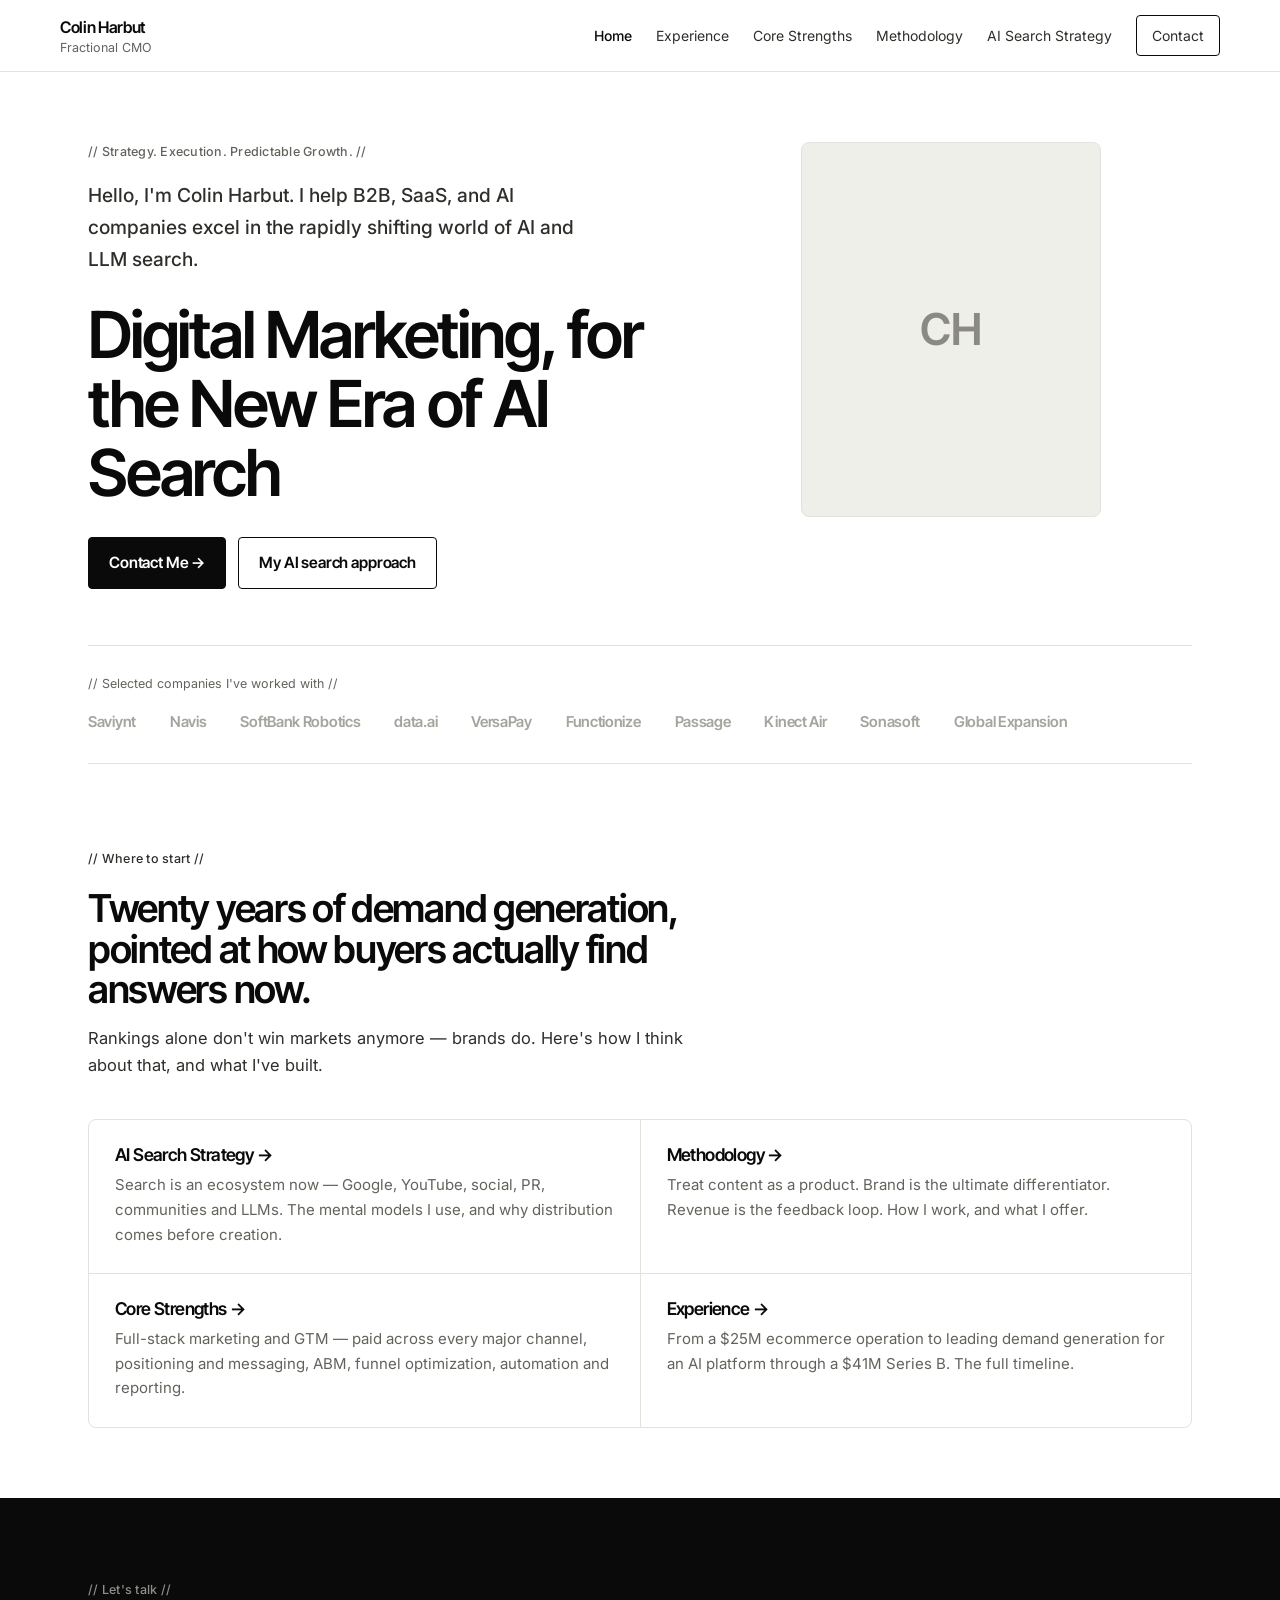
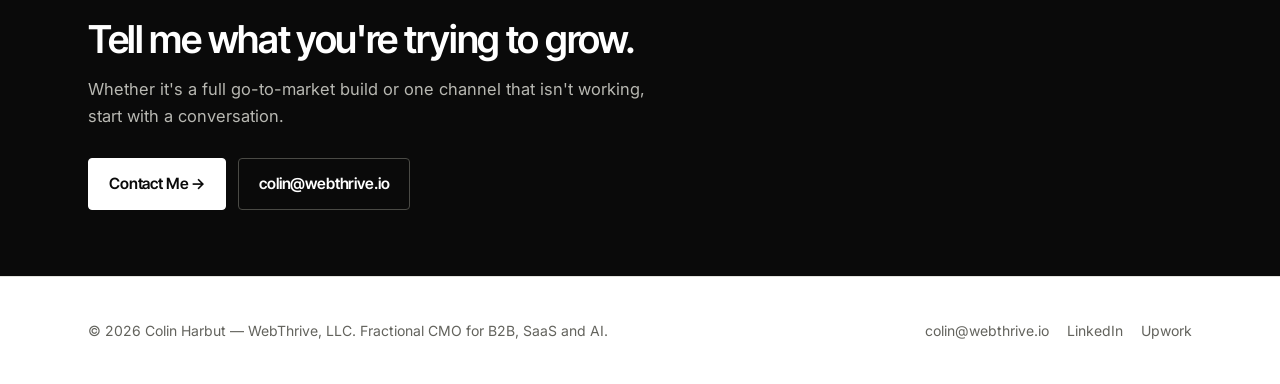
==== index.html @ be4a213e "Rebuild full site as static HTML Migrates the portfolio off Figma Sites into this repo so the site i" ====
<!DOCTYPE html>
<html lang="en">
<head>
<meta charset="utf-8">
<meta name="viewport" content="width=device-width, initial-scale=1">
<title>Colin Harbut — Fractional CMO | Digital Marketing for the New Era of AI Search</title>
<meta name="description" content="I help B2B, SaaS and AI companies excel in the rapidly shifting world of AI and LLM search. Fractional CMO with 20+ years in demand generation, go-to-market strategy and growth operations.">
<meta name="robots" content="noindex,nofollow">
<meta name="googlebot" content="noindex,nofollow">
<link rel="canonical" href="https://www.webthrive.io/">
<meta property="og:type" content="website">
<meta property="og:url" content="https://www.webthrive.io/">
<meta property="og:title" content="Colin Harbut — Fractional CMO">
<meta property="og:description" content="Digital marketing for the new era of AI search. B2B, SaaS and AI companies.">
<meta property="og:site_name" content="Colin Harbut">
<meta name="twitter:card" content="summary_large_image">
<link rel="preconnect" href="https://fonts.googleapis.com">
<link rel="preconnect" href="https://fonts.gstatic.com" crossorigin>
<link href="https://fonts.googleapis.com/css2?family=Inter+Tight:wght@500;600;700&family=Inter:wght@400;500;600&display=swap" rel="stylesheet">
<link rel="stylesheet" href="/assets/site.css">
</head>
<body>
<a class="skip" href="#main">Skip to content</a>

<header class="site-header">
  <div class="wrap header-inner">
    <a class="brand" href="/"><strong>Colin Harbut</strong><span>Fractional CMO</span></a>
    <button class="menu-btn" aria-label="Toggle menu" aria-expanded="false" aria-controls="site-nav">☰</button>
    <nav class="site-nav" id="site-nav" aria-label="Primary">
      <a href="/" aria-current="page">Home</a>
      <a href="/professional-experience">Experience</a>
      <a href="/core-strengths">Core Strengths</a>
      <a href="/methodology">Methodology</a>
      <a href="/ai-search">AI Search Strategy</a>
      <a class="nav-cta" href="/contact">Contact</a>
    </nav>
  </div>
</header>

<main id="main">

<div class="hero">
  <div class="wrap hero-grid">
    <div>
      <p class="eyebrow">// Strategy. Execution. Predictable Growth. //</p>
      <p class="intro">Hello, I'm Colin Harbut. I help B2B, SaaS, and AI companies excel in the rapidly shifting world of AI and LLM search.</p>
      <h1>Digital Marketing, for the New Era of AI Search</h1>
      <div class="actions">
        <a class="btn btn-solid" href="/contact">Contact Me →</a>
        <a class="btn" href="/ai-search">My AI search approach</a>
      </div>
    </div>
    <div>
      <img class="portrait" src="/images/colin-harbut.jpg" alt="Colin Harbut" width="300" height="375"
           onerror="this.style.display='none';document.getElementById('portrait-fb').style.display='grid';">
      <div class="portrait-fb" id="portrait-fb" aria-hidden="true">CH</div>
    </div>
  </div>
</div>

<div class="wrap">
  <div class="logos">
    <p>// Selected companies I've worked with //</p>
    <div class="logo-row">
      <span>Saviynt</span><span>Navis</span><span>SoftBank Robotics</span><span>data.ai</span>
      <span>VersaPay</span><span>Functionize</span><span>Passage</span><span>Kinect Air</span>
      <span>Sonasoft</span><span>Global Expansion</span>
    </div>
  </div>
</div>

<section>
  <div class="wrap">
    <div class="section-head">
      <p class="eyebrow">// Where to start //</p>
      <h2>Twenty years of demand generation, pointed at how buyers actually find answers now.</h2>
      <p>Rankings alone don't win markets anymore — brands do. Here's how I think about that, and what I've built.</p>
    </div>
    <div class="cards">
      <div>
        <h3><a href="/ai-search" style="text-decoration:none">AI Search Strategy →</a></h3>
        <p>Search is an ecosystem now — Google, YouTube, social, PR, communities and LLMs. The mental models I use, and why distribution comes before creation.</p>
      </div>
      <div>
        <h3><a href="/methodology" style="text-decoration:none">Methodology →</a></h3>
        <p>Treat content as a product. Brand is the ultimate differentiator. Revenue is the feedback loop. How I work, and what I offer.</p>
      </div>
      <div>
        <h3><a href="/core-strengths" style="text-decoration:none">Core Strengths →</a></h3>
        <p>Full-stack marketing and GTM — paid across every major channel, positioning and messaging, ABM, funnel optimization, automation and reporting.</p>
      </div>
      <div>
        <h3><a href="/professional-experience" style="text-decoration:none">Experience →</a></h3>
        <p>From a $25M ecommerce operation to leading demand generation for an AI platform through a $41M Series B. The full timeline.</p>
      </div>
    </div>
  </div>
</section>

<div class="cta">
  <div class="wrap">
    <p class="eyebrow" style="color:#8f8f88">// Let's talk //</p>
    <h2>Tell me what you're trying to grow.</h2>
    <p>Whether it's a full go-to-market build or one channel that isn't working, start with a conversation.</p>
    <div class="actions">
      <a class="btn btn-solid" href="/contact">Contact Me →</a>
      <a class="btn" href="mailto:colin@webthrive.io">colin@webthrive.io</a>
    </div>
  </div>
</div>

</main>

<footer>
  <div class="wrap footer-inner">
    <p>© <span id="year">2026</span> Colin Harbut — WebThrive, LLC. Fractional CMO for B2B, SaaS and AI.</p>
    <p class="footer-links">
      <a href="mailto:colin@webthrive.io">colin@webthrive.io</a>
      <a href="https://www.linkedin.com/in/colin-harbut-52719112/" rel="noopener">LinkedIn</a>
      <a href="https://www.upwork.com/freelancers/colinwt" rel="noopener">Upwork</a>
    </p>
  </div>
</footer>

<script src="/assets/site.js"></script>
<script>document.getElementById('year').textContent=new Date().getFullYear();</script>
</body>
</html>
---- assets/site.css ----
/* ==========================================================================
   Colin Harbut — webthrive.io
   Shared stylesheet. Light brand: white ground, tight black display type,
   "// label //" eyebrows, hairline-outline buttons.
   ========================================================================== */

:root{
  --bg:#ffffff;
  --surface:#f7f7f4;
  --surface-2:#efefea;
  --ink:#0a0a0a;
  --ink-2:#2e2e2b;
  --muted:#63635d;
  --muted-2:#8a8a83;
  --line:#e3e3de;
  --line-strong:#c9c9c2;
  --accent:#0f766e;
  --maxw:1160px;
  --display:"Inter Tight",-apple-system,BlinkMacSystemFont,"Segoe UI",Roboto,Helvetica,Arial,sans-serif;
  --body:"Inter",-apple-system,BlinkMacSystemFont,"Segoe UI",Roboto,Helvetica,Arial,sans-serif;
}
*{box-sizing:border-box}
html{-webkit-text-size-adjust:100%;scroll-behavior:smooth}
body{
  margin:0;background:var(--bg);color:var(--ink);
  font-family:var(--body);font-size:16.5px;line-height:1.65;
  -webkit-font-smoothing:antialiased;
}
img{max-width:100%;height:auto;display:block}
a{color:inherit}
h1,h2,h3,h4{font-family:var(--display);letter-spacing:-0.034em;line-height:1.06;margin:0;font-weight:600}
p{margin:0}
.wrap{max-width:var(--maxw);margin:0 auto;padding:0 28px}
.skip{position:absolute;left:-9999px;background:var(--ink);color:#fff;padding:10px 16px;z-index:99}
.skip:focus{left:12px;top:12px}
.vh{position:absolute;width:1px;height:1px;margin:-1px;overflow:hidden;clip:rect(0 0 0 0);white-space:nowrap}

/* ---------- eyebrow ---------- */
.eyebrow{font-size:12.5px;font-weight:500;letter-spacing:0.02em;color:var(--muted);margin:0 0 18px}
.num{font-family:var(--display);font-size:12.5px;font-weight:600;letter-spacing:0.06em;color:var(--muted-2)}

/* ---------- header ---------- */
.site-header{
  position:sticky;top:0;z-index:60;background:rgba(255,255,255,.94);
  backdrop-filter:saturate(180%) blur(12px);border-bottom:1px solid var(--line);
}
.header-inner{display:flex;align-items:center;justify-content:space-between;gap:24px;padding:14px 0}
.brand{text-decoration:none;display:block}
.brand strong{font-family:var(--display);font-size:16px;font-weight:600;letter-spacing:-.02em;display:block}
.brand span{font-size:12.5px;color:var(--muted);display:block;line-height:1.3}
.site-nav{display:flex;align-items:center;gap:24px}
.site-nav a{font-size:14px;color:var(--ink-2);text-decoration:none;white-space:nowrap}
.site-nav a:hover{color:var(--ink)}
.site-nav a[aria-current=page]{color:var(--ink);font-weight:500}
.nav-cta{
  border:1px solid var(--ink);border-radius:4px;padding:8px 15px;
  text-decoration:none;font-size:14px;white-space:nowrap;
}
.nav-cta:hover{background:var(--ink);color:#fff}
.menu-btn{display:none;background:none;border:1px solid var(--line-strong);border-radius:4px;
  padding:7px 11px;font-size:15px;cursor:pointer;line-height:1}
@media(max-width:900px){
  .site-nav{display:none}
  .site-nav.open{
    display:flex;flex-direction:column;align-items:flex-start;gap:0;
    position:absolute;top:100%;left:0;right:0;background:#fff;
    border-bottom:1px solid var(--line);padding:8px 28px 18px;
  }
  .site-nav.open a{padding:11px 0;width:100%;border-top:1px solid var(--line)}
  .site-nav.open .nav-cta{border:1px solid var(--ink);width:auto;padding:9px 16px;margin-top:12px}
  .menu-btn{display:block}
  .header-inner{position:relative}
}

/* ---------- page head ---------- */
.page-head{padding:64px 0 40px;border-bottom:1px solid var(--line)}
.page-head h1{font-size:clamp(2.3rem,5vw,3.6rem)}
.page-head .lede{font-size:clamp(1.02rem,1.4vw,1.18rem);color:var(--ink-2);margin-top:22px;max-width:62ch}
.page-head .lede + .lede{margin-top:14px}

/* ---------- hero (home) ---------- */
.hero{padding:70px 0 56px}
.hero-grid{display:grid;grid-template-columns:minmax(0,1.25fr) minmax(0,.75fr);gap:60px;align-items:start}
.hero h1{font-size:clamp(2.5rem,5.4vw,4.05rem)}
.hero .intro{font-size:clamp(1.05rem,1.5vw,1.28rem);color:var(--ink-2);margin-bottom:26px;max-width:44ch;font-weight:500}
.portrait{width:100%;max-width:300px;border-radius:8px;background:var(--surface-2)}
.portrait-fb{
  width:100%;max-width:300px;aspect-ratio:4/5;border-radius:8px;background:var(--surface-2);
  border:1px solid var(--line);display:none;place-items:center;
  font-family:var(--display);font-weight:600;font-size:44px;color:var(--muted-2);
}
@media(max-width:880px){.hero-grid{grid-template-columns:1fr;gap:36px}}

/* ---------- buttons ---------- */
.btn{
  display:inline-flex;align-items:center;gap:9px;text-decoration:none;
  border:1px solid var(--ink);border-radius:4px;padding:12px 20px;
  font-family:var(--display);font-weight:600;font-size:15.5px;letter-spacing:-.01em;
  transition:background .15s,color .15s;
}
.btn:hover{background:var(--ink);color:#fff}
.btn-solid{background:var(--ink);color:#fff}
.btn-solid:hover{opacity:.86;background:var(--ink)}
.actions{display:flex;flex-wrap:wrap;gap:12px;margin-top:30px}

/* ---------- sections ---------- */
section{padding:70px 0}
.alt{background:var(--surface);border-top:1px solid var(--line);border-bottom:1px solid var(--line)}
.section-head{max-width:64ch;margin-bottom:40px}
h2{font-size:clamp(1.7rem,3vw,2.45rem)}
.section-head p{margin-top:15px;color:var(--ink-2)}

/* ---------- logo strip ---------- */
.logos{padding:28px 0;border-top:1px solid var(--line);border-bottom:1px solid var(--line)}
.logos p{font-size:12.5px;color:var(--muted);margin-bottom:16px}
.logo-row{display:flex;flex-wrap:wrap;gap:14px 34px;align-items:center}
.logo-row span{font-family:var(--display);font-size:15px;font-weight:600;letter-spacing:-.02em;color:#a5a59e}

/* ---------- numbered blocks (methodology, ai-search) ---------- */
.blocks{display:grid;gap:0}
.block{
  display:grid;grid-template-columns:92px minmax(0,1fr);gap:32px;
  padding:34px 0;border-top:1px solid var(--line);align-items:start;
}
.block:last-child{border-bottom:1px solid var(--line)}
.block h2{font-size:clamp(1.35rem,2.2vw,1.8rem);margin-bottom:14px}
.block h3{font-size:1.12rem;margin:22px 0 8px}
.block p{color:var(--ink-2);font-size:16px}
.block p + p{margin-top:12px}
.block .pull{font-family:var(--display);font-size:clamp(1.2rem,2vw,1.55rem);font-weight:600;
  letter-spacing:-.03em;color:var(--ink);line-height:1.25;margin-bottom:14px}
.block ul{list-style:none;margin:12px 0 0;padding:0}
.block ul li{position:relative;padding:6px 0 6px 20px;color:var(--ink-2);font-size:15.6px}
.block ul li::before{content:"";position:absolute;left:2px;top:15px;width:5px;height:5px;
  border-radius:50%;background:var(--line-strong)}
@media(max-width:760px){
  .block{grid-template-columns:1fr;gap:10px;padding:28px 0}
}

/* ---------- timeline (experience) ---------- */
.tl{display:grid;gap:0}
.tl-era{padding:36px 0;border-top:1px solid var(--line)}
.tl-era:last-child{border-bottom:1px solid var(--line)}
.tl-era h2{font-size:clamp(1.3rem,2.1vw,1.7rem);margin-bottom:6px}
.tl-era .when{font-size:12.5px;color:var(--muted);margin-bottom:18px}
.tl-role{margin-top:22px}
.tl-role h3{font-size:1.08rem;margin-bottom:4px}
.tl-role .org{font-size:13.5px;color:var(--muted);margin-bottom:10px}
.tl-era ul{list-style:none;margin:10px 0 0;padding:0}
.tl-era ul li{position:relative;padding:6px 0 6px 20px;color:var(--ink-2);font-size:15.6px}
.tl-era ul li::before{content:"";position:absolute;left:2px;top:15px;width:5px;height:5px;
  border-radius:50%;background:var(--line-strong)}
.tl-era > p{color:var(--ink-2)}

/* ---------- strength cards ---------- */
.cards{display:grid;grid-template-columns:repeat(2,1fr);gap:1px;background:var(--line);
  border:1px solid var(--line);border-radius:8px;overflow:hidden}
.cards > div{background:var(--bg);padding:26px}
.alt .cards > div{background:var(--surface)}
.cards h3{font-size:1.1rem;margin-bottom:8px}
.cards p{font-size:15px;color:var(--muted)}
@media(max-width:760px){.cards{grid-template-columns:1fr}}

/* ---------- contact ---------- */
.contact-grid{display:grid;grid-template-columns:minmax(0,.9fr) minmax(0,1.1fr);gap:56px;align-items:start}
.contact-aside p{color:var(--ink-2);margin-top:14px}
.contact-aside .direct{margin-top:26px;padding-top:22px;border-top:1px solid var(--line)}
.contact-aside .direct a{display:block;margin-bottom:7px;font-size:15px}
form{display:grid;gap:15px}
.row2{display:grid;grid-template-columns:1fr 1fr;gap:13px}
.field{display:grid;gap:6px}
label{font-size:12.5px;font-weight:500;color:var(--ink-2);letter-spacing:.01em}
input,select,textarea{
  font-family:var(--body);font-size:15px;color:var(--ink);background:#fff;
  border:1px solid var(--line-strong);border-radius:5px;padding:11px 12px;width:100%;
}
select{cursor:pointer}
input:focus,select:focus,textarea:focus{outline:2px solid var(--ink);outline-offset:-1px;border-color:var(--ink)}
textarea{resize:vertical;min-height:120px;line-height:1.55}
.hp{position:absolute;left:-9999px;width:1px;height:1px;overflow:hidden}
button[type=submit]{
  font-family:var(--display);font-size:15.5px;font-weight:600;letter-spacing:-.01em;
  background:var(--ink);color:#fff;border:1px solid var(--ink);border-radius:5px;
  padding:13px 20px;cursor:pointer;justify-self:start;transition:opacity .15s;
}
button[type=submit]:hover{opacity:.86}
button[type=submit]:disabled{opacity:.6;cursor:default}
.form-note{font-size:12.5px;color:var(--muted)}
.form-status{font-size:14px;padding:12px 14px;border-radius:5px;display:none;line-height:1.5}
.form-status.ok{display:block;background:#eaf3ee;color:#1f6b47;border:1px solid #cfe4d8}
.form-status.err{display:block;background:#f8ecec;color:#9b2c2c;border:1px solid #e8d2d2}
@media(max-width:860px){.contact-grid{grid-template-columns:1fr;gap:36px}.row2{grid-template-columns:1fr}}

/* ---------- CTA band ---------- */
.cta{background:var(--ink);color:#fff;padding:66px 0}
.cta h2{color:#fff;max-width:24ch}
.cta p{color:#b8b8b2;margin-top:16px;max-width:56ch}
.cta .actions{margin-top:28px}
.cta .btn{border-color:#4a4a45;color:#fff}
.cta .btn:hover{background:#fff;color:var(--ink);border-color:#fff}
.cta .btn-solid{background:#fff;color:var(--ink);border-color:#fff}
.cta .btn-solid:hover{background:#e8e8e2;color:var(--ink)}

/* ---------- footer ---------- */
footer{padding:42px 0;border-top:1px solid var(--line);font-size:14px;color:var(--muted)}
.footer-inner{display:flex;flex-wrap:wrap;gap:18px;justify-content:space-between;align-items:center}
.footer-links{display:flex;flex-wrap:wrap;gap:18px}
footer a{color:var(--muted);text-decoration:none}
footer a:hover{color:var(--ink)}

@media(max-width:600px){
  .wrap{padding:0 20px}
  section{padding:50px 0}
  .hero{padding:44px 0 40px}
  .page-head{padding:44px 0 32px}
}
@media(prefers-reduced-motion:reduce){html{scroll-behavior:auto}}
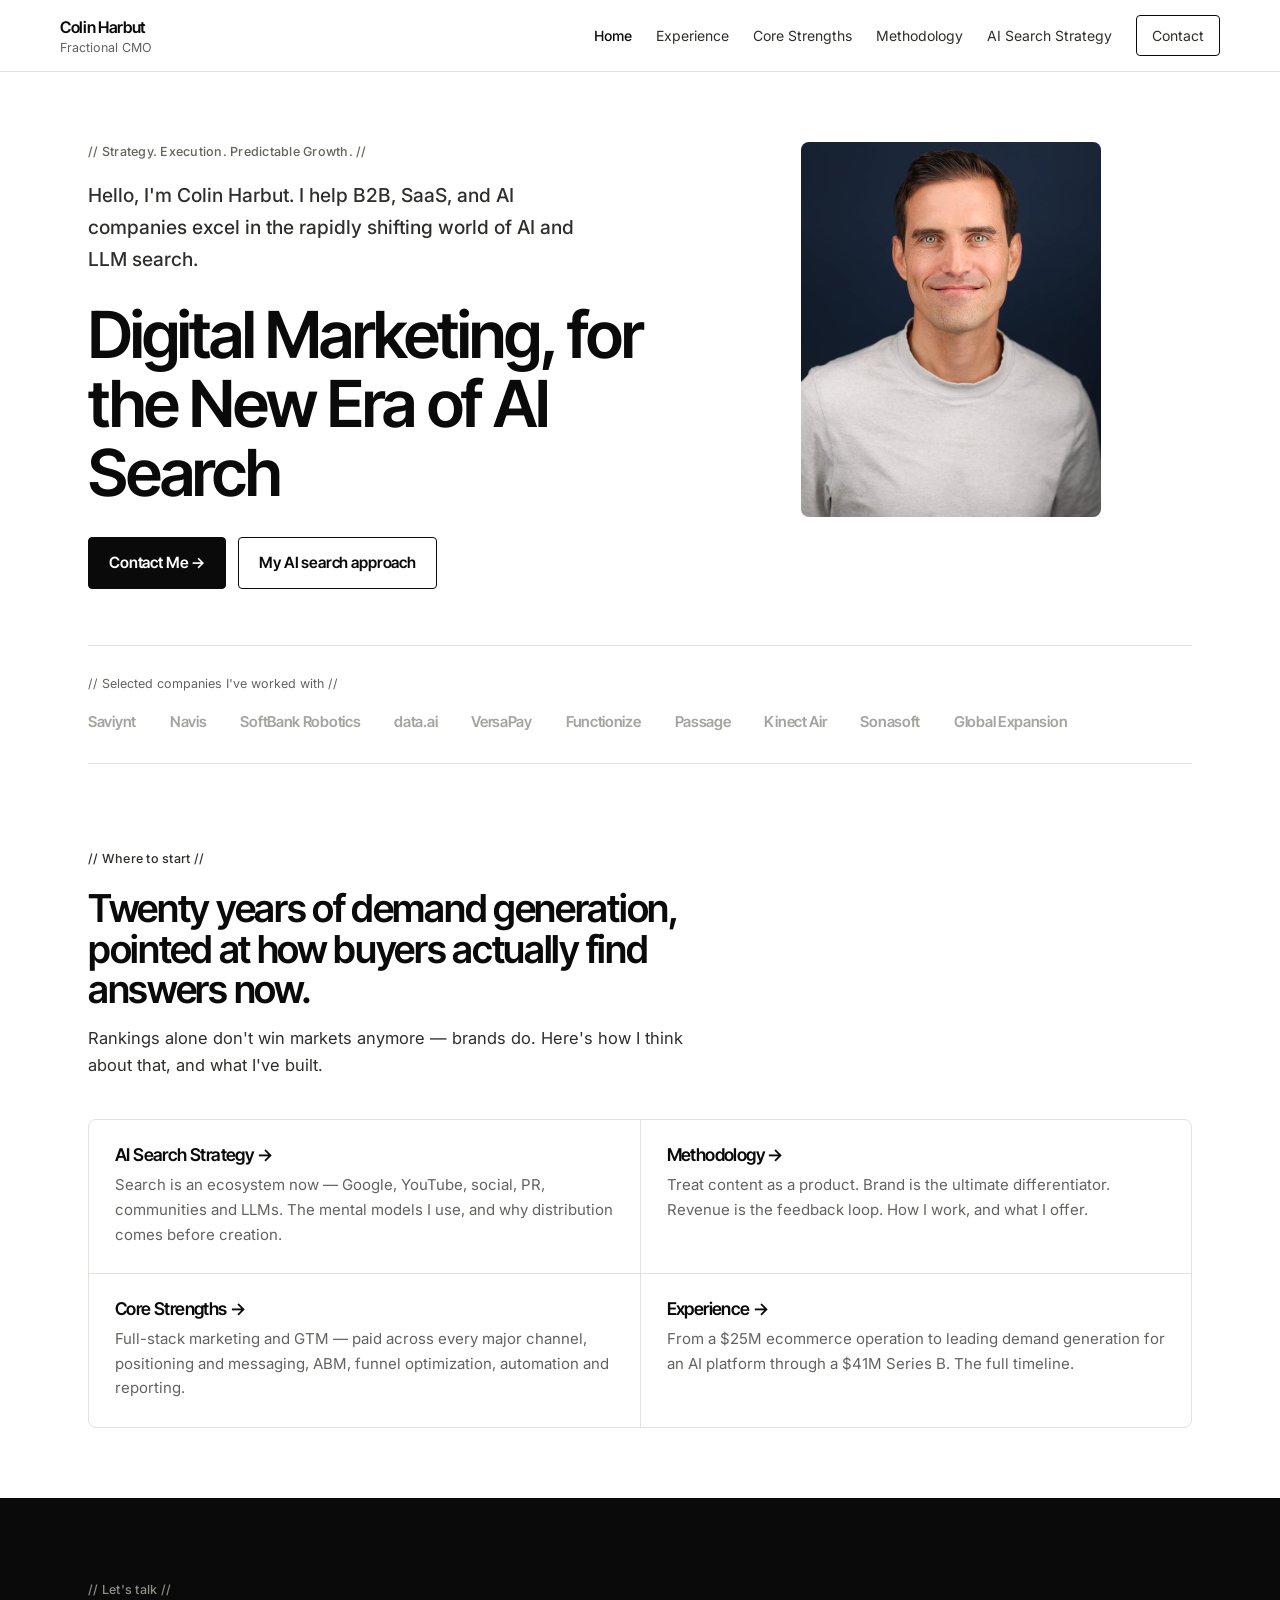
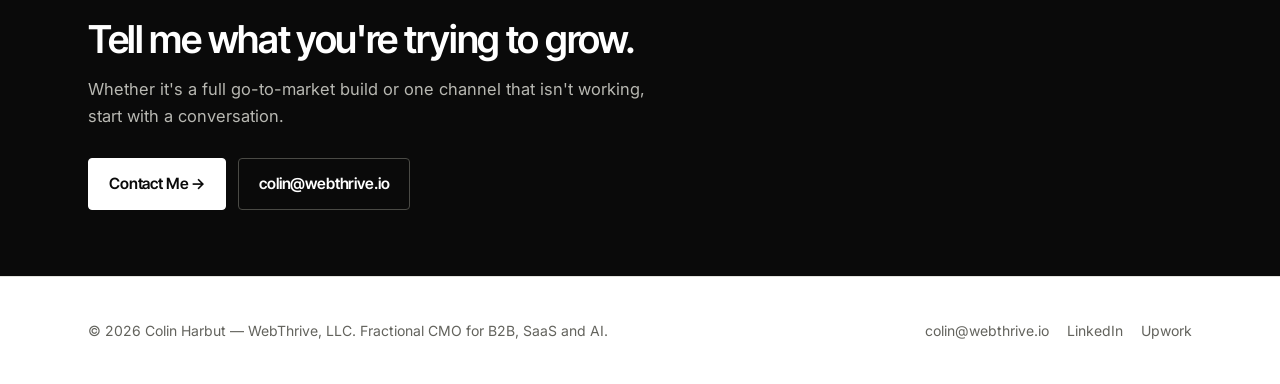
==== commit a4c1887a: "Add headshot, serve it responsively Real photo in place of the initials fallback: 600px for the 300p" ====
--- a/index.html
+++ b/index.html
@@ -51,7 +51,10 @@
       </div>
     </div>
     <div>
-      <img class="portrait" src="/images/colin-harbut.jpg" alt="Colin Harbut" width="300" height="375"
+      <img class="portrait" src="/images/colin-harbut.jpg"
+           srcset="/images/colin-harbut.jpg 600w, /images/colin-harbut@2x.jpg 1200w"
+           sizes="(max-width:880px) 300px, 300px"
+           alt="Colin Harbut" width="300" height="375" loading="eager"
            onerror="this.style.display='none';document.getElementById('portrait-fb').style.display='grid';">
       <div class="portrait-fb" id="portrait-fb" aria-hidden="true">CH</div>
     </div>
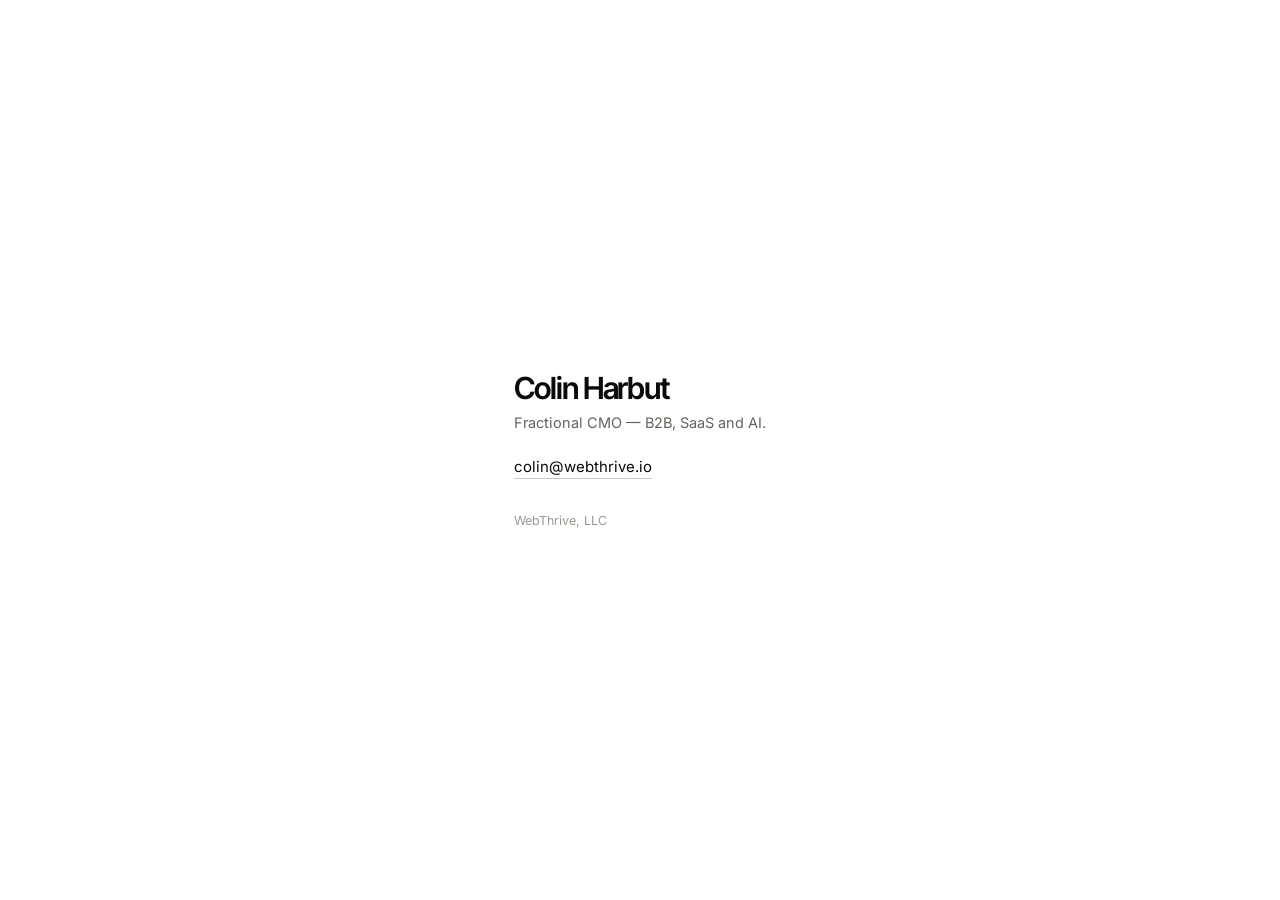
==== commit d74954a7: "Move portfolio to /home, leave a quiet holding page at the root The bare domain no longer exposes th" ====
--- a/index.html
+++ b/index.html
@@ -3,129 +3,52 @@
 <head>
 <meta charset="utf-8">
 <meta name="viewport" content="width=device-width, initial-scale=1">
-<title>Colin Harbut — Fractional CMO | Digital Marketing for the New Era of AI Search</title>
-<meta name="description" content="I help B2B, SaaS and AI companies excel in the rapidly shifting world of AI and LLM search. Fractional CMO with 20+ years in demand generation, go-to-market strategy and growth operations.">
+<title>Colin Harbut</title>
+<meta name="description" content="Colin Harbut — WebThrive, LLC.">
 <meta name="robots" content="noindex,nofollow">
 <meta name="googlebot" content="noindex,nofollow">
-<link rel="canonical" href="https://www.webthrive.io/">
+<meta name="referrer" content="no-referrer">
 <meta property="og:type" content="website">
 <meta property="og:url" content="https://www.webthrive.io/">
-<meta property="og:title" content="Colin Harbut — Fractional CMO">
-<meta property="og:description" content="Digital marketing for the new era of AI search. B2B, SaaS and AI companies.">
+<meta property="og:title" content="Colin Harbut">
+<meta property="og:description" content="WebThrive, LLC.">
 <meta property="og:site_name" content="Colin Harbut">
-<meta name="twitter:card" content="summary_large_image">
 <link rel="preconnect" href="https://fonts.googleapis.com">
 <link rel="preconnect" href="https://fonts.gstatic.com" crossorigin>
-<link href="https://fonts.googleapis.com/css2?family=Inter+Tight:wght@500;600;700&family=Inter:wght@400;500;600&display=swap" rel="stylesheet">
-<link rel="stylesheet" href="/assets/site.css">
+<link href="https://fonts.googleapis.com/css2?family=Inter+Tight:wght@600&family=Inter:wght@400&display=swap" rel="stylesheet">
+<style>
+  :root{
+    --ink:#0a0a0a; --muted:#63635d;
+    --display:"Inter Tight",-apple-system,BlinkMacSystemFont,"Segoe UI",Roboto,Helvetica,Arial,sans-serif;
+    --body:"Inter",-apple-system,BlinkMacSystemFont,"Segoe UI",Roboto,Helvetica,Arial,sans-serif;
+  }
+  *{box-sizing:border-box}
+  html,body{height:100%}
+  body{
+    margin:0;background:#fff;color:var(--ink);font-family:var(--body);
+    display:grid;place-items:center;padding:32px;
+    -webkit-font-smoothing:antialiased;
+  }
+  main{max-width:34ch}
+  h1{
+    font-family:var(--display);font-weight:600;letter-spacing:-.035em;
+    font-size:clamp(1.5rem,4vw,1.9rem);line-height:1.1;margin:0;
+  }
+  .role{font-size:14.5px;color:var(--muted);margin:8px 0 0}
+  .mail{
+    display:inline-block;margin-top:26px;font-size:15px;color:var(--ink);
+    text-decoration:none;border-bottom:1px solid #c9c9c2;padding-bottom:2px;
+  }
+  .mail:hover{border-color:var(--ink)}
+  footer{margin-top:34px;font-size:12.5px;color:#9a9a93}
+</style>
 </head>
 <body>
-<a class="skip" href="#main">Skip to content</a>
-
-<header class="site-header">
-  <div class="wrap header-inner">
-    <a class="brand" href="/"><strong>Colin Harbut</strong><span>Fractional CMO</span></a>
-    <button class="menu-btn" aria-label="Toggle menu" aria-expanded="false" aria-controls="site-nav">☰</button>
-    <nav class="site-nav" id="site-nav" aria-label="Primary">
-      <a href="/" aria-current="page">Home</a>
-      <a href="/professional-experience">Experience</a>
-      <a href="/core-strengths">Core Strengths</a>
-      <a href="/methodology">Methodology</a>
-      <a href="/ai-search">AI Search Strategy</a>
-      <a class="nav-cta" href="/contact">Contact</a>
-    </nav>
-  </div>
-</header>
-
-<main id="main">
-
-<div class="hero">
-  <div class="wrap hero-grid">
-    <div>
-      <p class="eyebrow">// Strategy. Execution. Predictable Growth. //</p>
-      <p class="intro">Hello, I'm Colin Harbut. I help B2B, SaaS, and AI companies excel in the rapidly shifting world of AI and LLM search.</p>
-      <h1>Digital Marketing, for the New Era of AI Search</h1>
-      <div class="actions">
-        <a class="btn btn-solid" href="/contact">Contact Me →</a>
-        <a class="btn" href="/ai-search">My AI search approach</a>
-      </div>
-    </div>
-    <div>
-      <img class="portrait" src="/images/colin-harbut.jpg"
-           srcset="/images/colin-harbut.jpg 600w, /images/colin-harbut@2x.jpg 1200w"
-           sizes="(max-width:880px) 300px, 300px"
-           alt="Colin Harbut" width="300" height="375" loading="eager"
-           onerror="this.style.display='none';document.getElementById('portrait-fb').style.display='grid';">
-      <div class="portrait-fb" id="portrait-fb" aria-hidden="true">CH</div>
-    </div>
-  </div>
-</div>
-
-<div class="wrap">
-  <div class="logos">
-    <p>// Selected companies I've worked with //</p>
-    <div class="logo-row">
-      <span>Saviynt</span><span>Navis</span><span>SoftBank Robotics</span><span>data.ai</span>
-      <span>VersaPay</span><span>Functionize</span><span>Passage</span><span>Kinect Air</span>
-      <span>Sonasoft</span><span>Global Expansion</span>
-    </div>
-  </div>
-</div>
-
-<section>
-  <div class="wrap">
-    <div class="section-head">
-      <p class="eyebrow">// Where to start //</p>
-      <h2>Twenty years of demand generation, pointed at how buyers actually find answers now.</h2>
-      <p>Rankings alone don't win markets anymore — brands do. Here's how I think about that, and what I've built.</p>
-    </div>
-    <div class="cards">
-      <div>
-        <h3><a href="/ai-search" style="text-decoration:none">AI Search Strategy →</a></h3>
-        <p>Search is an ecosystem now — Google, YouTube, social, PR, communities and LLMs. The mental models I use, and why distribution comes before creation.</p>
-      </div>
-      <div>
-        <h3><a href="/methodology" style="text-decoration:none">Methodology →</a></h3>
-        <p>Treat content as a product. Brand is the ultimate differentiator. Revenue is the feedback loop. How I work, and what I offer.</p>
-      </div>
-      <div>
-        <h3><a href="/core-strengths" style="text-decoration:none">Core Strengths →</a></h3>
-        <p>Full-stack marketing and GTM — paid across every major channel, positioning and messaging, ABM, funnel optimization, automation and reporting.</p>
-      </div>
-      <div>
-        <h3><a href="/professional-experience" style="text-decoration:none">Experience →</a></h3>
-        <p>From a $25M ecommerce operation to leading demand generation for an AI platform through a $41M Series B. The full timeline.</p>
-      </div>
-    </div>
-  </div>
-</section>
-
-<div class="cta">
-  <div class="wrap">
-    <p class="eyebrow" style="color:#8f8f88">// Let's talk //</p>
-    <h2>Tell me what you're trying to grow.</h2>
-    <p>Whether it's a full go-to-market build or one channel that isn't working, start with a conversation.</p>
-    <div class="actions">
-      <a class="btn btn-solid" href="/contact">Contact Me →</a>
-      <a class="btn" href="mailto:colin@webthrive.io">colin@webthrive.io</a>
-    </div>
-  </div>
-</div>
-
+<main>
+  <h1>Colin Harbut</h1>
+  <p class="role">Fractional CMO — B2B, SaaS and AI.</p>
+  <a class="mail" href="mailto:colin@webthrive.io">colin@webthrive.io</a>
+  <footer>WebThrive, LLC</footer>
 </main>
-
-<footer>
-  <div class="wrap footer-inner">
-    <p>© <span id="year">2026</span> Colin Harbut — WebThrive, LLC. Fractional CMO for B2B, SaaS and AI.</p>
-    <p class="footer-links">
-      <a href="mailto:colin@webthrive.io">colin@webthrive.io</a>
-      <a href="https://www.linkedin.com/in/colin-harbut-52719112/" rel="noopener">LinkedIn</a>
-      <a href="https://www.upwork.com/freelancers/colinwt" rel="noopener">Upwork</a>
-    </p>
-  </div>
-</footer>
-
-<script src="/assets/site.js"></script>
-<script>document.getElementById('year').textContent=new Date().getFullYear();</script>
 </body>
 </html>
